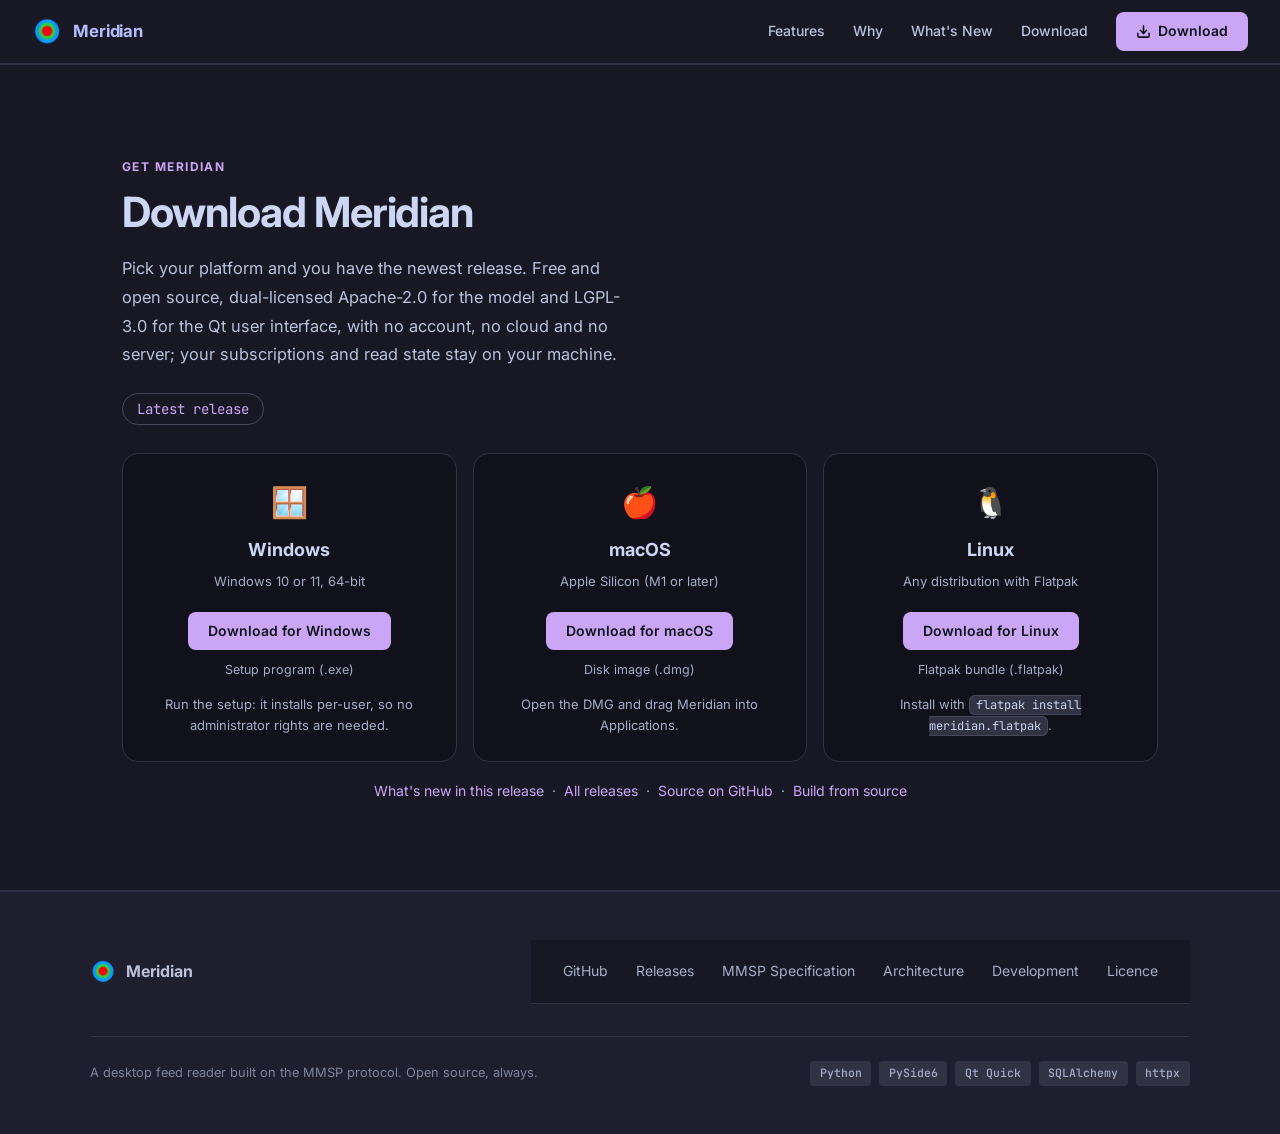
==== docs/download.html @ 78e614b4 "Give the project a single source of truth for its version The version was a literal in meridian/vers" ====
<!DOCTYPE html>
<html lang="en">
<head>
  <meta charset="UTF-8">
  <meta name="viewport" content="width=device-width, initial-scale=1.0">
  <title>Download Meridian for Windows, macOS or Linux</title>
  <meta name="description" content="Download the latest Meridian for Windows, macOS (Apple Silicon) or Linux. Free with no account, no cloud and no server; your subscriptions and read state stay on your machine.">
  <link rel="icon" href="favicon.ico" sizes="any">
  <link rel="icon" type="image/png" sizes="32x32" href="favicon-32.png">
  <link rel="apple-touch-icon" href="meridian-512.png">
  <link rel="canonical" href="https://ernster.dev/meridian/download.html">
  <meta property="og:type" content="website">
  <meta property="og:site_name" content="Meridian">
  <meta property="og:url" content="https://ernster.dev/meridian/download.html">
  <meta property="og:title" content="Download Meridian for Windows, macOS or Linux">
  <meta property="og:description" content="One installer per platform, always the newest release. Free with no account, no cloud and no server.">
  <meta property="og:image" content="https://ernster.dev/meridian/meridian-512.png">
  <meta property="og:image:width" content="512">
  <meta property="og:image:height" content="512">
  <meta property="og:image:alt" content="Meridian app icon">
  <meta property="og:locale" content="en_GB">
  <meta name="twitter:card" content="summary">
  <meta name="twitter:title" content="Download Meridian for Windows, macOS or Linux">
  <meta name="twitter:description" content="One installer per platform, always the newest release. Free with no account, no cloud and no server.">
  <meta name="twitter:image" content="https://ernster.dev/meridian/meridian-512.png">
  <link rel="preconnect" href="https://fonts.googleapis.com">
  <link rel="preconnect" href="https://fonts.gstatic.com" crossorigin>
  <link href="https://fonts.googleapis.com/css2?family=Inter:opsz,wght@14..32,300;14..32,400;14..32,500;14..32,600;14..32,700&family=JetBrains+Mono:wght@400;500&display=swap" rel="stylesheet">
  <link rel="stylesheet" href="styles.css">
</head>
<body>

<nav>
  <a class="nav-brand" href="./">
    <img src="meridian-512.png" alt="Meridian icon">
    <span>Meridian</span>
  </a>
  <div class="nav-right">
    <a class="nav-link" href="features.html">Features</a>
    <a class="nav-link" href="why.html">Why</a>
    <a class="nav-link" href="whats-new.html">What's New</a>
    <a class="nav-link" href="download.html">Download</a>
    <a class="btn-primary" href="download.html">
      <svg width="15" height="15" viewBox="0 0 24 24" fill="none" stroke="currentColor" stroke-width="2.5" stroke-linecap="round" stroke-linejoin="round"><path d="M21 15v4a2 2 0 0 1-2 2H5a2 2 0 0 1-2-2v-4"/><polyline points="7 10 12 15 17 10"/><line x1="12" y1="15" x2="12" y2="3"/></svg>
      Download
    </a>
  </div>
</nav>

<!-- ── Download ───────────────────────────────────────────────── -->
<div class="install-band">
  <section class="section" id="download">
    <div class="section-label">Get Meridian</div>
    <h2 class="section-title">Download Meridian</h2>
    <p class="section-sub">Pick your platform and you have the newest release. Free and open source, dual-licensed Apache-2.0 for the model and LGPL-3.0 for the Qt user interface, with no account, no cloud and no server; your subscriptions and read state stay on your machine.</p>
    <span class="dl-version" id="dl-version">Latest release</span>
    <div class="downloads">
      <div class="dl-card">
        <div class="ico">🪟</div>
        <h3>Windows</h3>
        <p class="req">Windows 10 or 11, 64-bit</p>
        <a class="btn-primary" href="https://github.com/oernster/meridian/releases/latest/download/MeridianSetup.exe">
          Download for Windows</a>
        <p class="meta" data-asset="MeridianSetup.exe">Setup program (.exe)</p>
        <p class="how">Run the setup: it installs per-user, so no administrator rights are needed.</p>
      </div>
      <div class="dl-card">
        <div class="ico">🍎</div>
        <h3>macOS</h3>
        <p class="req">Apple Silicon (M1 or later)</p>
        <a class="btn-primary" href="https://github.com/oernster/meridian/releases/latest/download/meridian.dmg">
          Download for macOS</a>
        <p class="meta" data-asset="meridian.dmg">Disk image (.dmg)</p>
        <p class="how">Open the DMG and drag Meridian into Applications.</p>
      </div>
      <div class="dl-card">
        <div class="ico">🐧</div>
        <h3>Linux</h3>
        <p class="req">Any distribution with Flatpak</p>
        <a class="btn-primary" href="https://github.com/oernster/meridian/releases/latest/download/meridian.flatpak">
          Download for Linux</a>
        <p class="meta" data-asset="meridian.flatpak">Flatpak bundle (.flatpak)</p>
        <p class="how">Install with <code>flatpak install meridian.flatpak</code>.</p>
      </div>
    </div>
    <p class="dl-links">
      <a id="dl-whats-new" href="https://github.com/oernster/meridian/releases/latest">What's new in this release</a>
      &nbsp;·&nbsp;
      <a href="https://github.com/oernster/meridian/releases">All releases</a>
      &nbsp;·&nbsp;
      <a href="https://github.com/oernster/meridian">Source on GitHub</a>
      &nbsp;·&nbsp;
      <a href="https://github.com/oernster/meridian/blob/main/DEVELOPMENT.md">Build from source</a>
    </p>
  </section>
</div>

<!-- ── Footer ────────────────────────────────────────────────── -->
<footer>
  <div class="footer-inner">
    <div class="footer-top">
      <a class="footer-brand" href="./">
        <img src="meridian-512.png" alt="Meridian">
        <span>Meridian</span>
      </a>
      <nav class="footer-links">
        <a href="https://github.com/oernster/meridian">GitHub</a>
        <a href="https://github.com/oernster/meridian/releases">Releases</a>
        <a href="https://ernster.dev/MMSP-Spec/">MMSP Specification</a>
        <a href="https://github.com/oernster/meridian/blob/main/ARCHITECTURE.md">Architecture</a>
        <a href="https://github.com/oernster/meridian/blob/main/DEVELOPMENT.md">Development</a>
        <a href="https://github.com/oernster/meridian/blob/main/LICENSE">Licence</a>
      </nav>
    </div>
    <div class="footer-bottom">
      <p>A desktop feed reader built on the MMSP protocol. Open source, always.</p>
      <div class="chips">
        <span class="chip">Python</span>
        <span class="chip">PySide6</span>
        <span class="chip">Qt Quick</span>
        <span class="chip">SQLAlchemy</span>
        <span class="chip">httpx</span>
      </div>
    </div>
  </div>
</footer>

<script>
    // The download buttons never go stale: each points at GitHub's releases/latest/download
    // redirect, which always serves the newest release's asset (the asset names are version-free
    // by design). This script only decorates the page with live details: the version chip, the
    // link to the release itself and each installer's size, fetched from the GitHub API. If the
    // call fails (offline, rate-limited), the static text above stands on its own.
    (function () {
        var api = 'https://api.github.com/repos/oernster/meridian/releases/latest';
        fetch(api).then(function (r) {
            if (!r.ok) { throw new Error('release lookup failed'); }
            return r.json();
        }).then(function (rel) {
            var version = (rel.tag_name || '').replace(/^v/, '');
            if (version) {
                document.getElementById('dl-version').textContent = 'Version ' + version;
            }
            if (rel.html_url) {
                document.getElementById('dl-whats-new').href = rel.html_url;
            }
            (rel.assets || []).forEach(function (asset) {
                var meta = document.querySelector('[data-asset="' + asset.name + '"]');
                if (meta && asset.size) {
                    var mb = (asset.size / (1024 * 1024)).toFixed(1);
                    meta.textContent = meta.textContent + ' · ' + mb + ' MB';
                }
            });
        }).catch(function () { /* The static page already says everything essential. */ });
    })();
</script>
</body>
</html>
---- docs/styles.css ----
/* Catppuccin Mocha palette */
:root {
  --base:     #1e1e2e;
  --mantle:   #181825;
  --crust:    #11111b;
  --surface0: #313244;
  --surface1: #45475a;
  --surface2: #585b70;
  --overlay0: #6c7086;
  --overlay1: #7f849c;
  --subtext0: #a6adc8;
  --subtext1: #bac2de;
  --text:     #cdd6f4;
  --lavender: #b4befe;
  --blue:     #89b4fa;
  --sapphire: #74c7ec;
  --teal:     #94e2d5;
  --green:    #a6e3a1;
  --yellow:   #f9e2af;
  --peach:    #fab387;
  --mauve:    #cba6f7;
  --pink:     #f5c2e7;
}

*, *::before, *::after { box-sizing: border-box; margin: 0; padding: 0; }

html { scroll-behavior: smooth; }

body {
  font-family: 'Inter', system-ui, sans-serif;
  background: var(--base);
  color: var(--text);
  line-height: 1.6;
  -webkit-font-smoothing: antialiased;
}

/* ── Navigation ─────────────────────────────────────────── */
nav {
  position: sticky;
  top: 0;
  z-index: 100;
  background: rgba(24, 24, 37, 0.88);
  backdrop-filter: blur(14px);
  -webkit-backdrop-filter: blur(14px);
  border-bottom: 1px solid var(--surface0);
  padding: 0 2rem;
  height: 64px;
  display: flex;
  align-items: center;
  justify-content: space-between;
}

.nav-brand {
  display: flex;
  align-items: center;
  gap: 0.7rem;
  text-decoration: none;
}

.nav-brand img {
  width: 30px;
  height: 30px;
  border-radius: 8px;
}

.nav-brand span {
  font-size: 1.05rem;
  font-weight: 700;
  letter-spacing: -0.01em;
  color: var(--lavender);
}

.nav-right {
  display: flex;
  align-items: center;
  gap: 1.75rem;
}

.nav-right a.nav-link {
  color: var(--subtext1);
  text-decoration: none;
  font-size: 0.875rem;
  font-weight: 500;
  transition: color 0.18s;
}

.nav-right a.nav-link:hover { color: var(--text); }

/* ── Buttons ─────────────────────────────────────────────── */
.btn-primary {
  display: inline-flex;
  align-items: center;
  gap: 0.45rem;
  background: var(--mauve);
  color: var(--crust);
  text-decoration: none;
  font-weight: 600;
  font-size: 0.875rem;
  padding: 0.5rem 1.25rem;
  border-radius: 8px;
  transition: opacity 0.18s, transform 0.15s;
  white-space: nowrap;
}
.btn-primary:hover { opacity: 0.88; transform: translateY(-1px); }

.btn-secondary {
  display: inline-flex;
  align-items: center;
  gap: 0.45rem;
  background: var(--surface0);
  color: var(--text);
  text-decoration: none;
  font-weight: 500;
  font-size: 0.875rem;
  padding: 0.5rem 1.25rem;
  border-radius: 8px;
  border: 1px solid var(--surface1);
  transition: background 0.18s, transform 0.15s;
  white-space: nowrap;
}
.btn-secondary:hover { background: var(--surface1); transform: translateY(-1px); }

/* ── Hero ────────────────────────────────────────────────── */
.hero {
  max-width: 1100px;
  margin: 0 auto;
  padding: 5.5rem 2rem 3rem;
  text-align: center;
}

.hero-icon {
  display: block;
  width: 176px;
  height: 176px;
  border-radius: 38px;
  margin: 0 auto 2rem;
  box-shadow: 0 26px 64px rgba(0, 0, 0, 0.5), 0 0 0 1px rgba(255, 255, 255, 0.04);
}

.badge {
  display: inline-flex;
  align-items: center;
  gap: 0.45rem;
  background: rgba(203, 166, 247, 0.12);
  border: 1px solid rgba(203, 166, 247, 0.3);
  color: var(--mauve);
  font-size: 0.78rem;
  font-weight: 600;
  font-family: 'JetBrains Mono', monospace;
  padding: 0.3rem 0.9rem;
  border-radius: 99px;
  margin-bottom: 2rem;
  letter-spacing: 0.04em;
}

.badge-dot {
  width: 7px;
  height: 7px;
  border-radius: 50%;
  background: var(--green);
  flex-shrink: 0;
}

h1 {
  font-size: clamp(2.6rem, 6vw, 4.2rem);
  font-weight: 700;
  letter-spacing: -0.035em;
  line-height: 1.1;
  margin-bottom: 1.4rem;
}

h1 .accent { color: var(--mauve); }

.hero-desc {
  font-size: 1.1rem;
  color: var(--subtext1);
  max-width: 580px;
  margin: 0 auto 2.75rem;
  line-height: 1.75;
}

.hero-desc strong { color: var(--text); font-weight: 600; }

.hero-cta {
  display: flex;
  gap: 1rem;
  justify-content: center;
  flex-wrap: wrap;
  margin-bottom: 4.5rem;
}

.hero-cta .btn-primary,
.hero-cta .btn-secondary {
  font-size: 0.975rem;
  padding: 0.7rem 1.75rem;
}

.screenshot-wrap {
  position: relative;
  border-radius: 18px;
  overflow: hidden;
  border: 1px solid var(--surface1);
  box-shadow:
    0 0 0 1px rgba(203, 166, 247, 0.06),
    0 40px 100px rgba(0, 0, 0, 0.7),
    0 0 140px rgba(203, 166, 247, 0.06);
}

.screenshot-wrap img {
  width: 100%;
  display: block;
}

/* ── Stats bar ───────────────────────────────────────────── */
.stats-bar {
  background: var(--mantle);
  border-top: 1px solid var(--surface0);
  border-bottom: 1px solid var(--surface0);
}

.stats-inner {
  max-width: 1100px;
  margin: 0 auto;
  padding: 2rem 2rem;
  display: flex;
  gap: 2rem;
  flex-wrap: wrap;
  justify-content: center;
  align-items: center;
}

.stat {
  text-align: center;
  padding: 0 1rem;
}

.stat + .stat {
  border-left: 1px solid var(--surface1);
}

.stat-value {
  font-size: 2.1rem;
  font-weight: 700;
  letter-spacing: -0.04em;
  color: var(--mauve);
  line-height: 1;
  margin-bottom: 0.4rem;
}

.stat-label {
  font-size: 0.8rem;
  color: var(--subtext0);
  font-weight: 500;
  letter-spacing: 0.02em;
  text-transform: uppercase;
}

/* ── Generic section wrapper ─────────────────────────────── */
.section {
  max-width: 1100px;
  margin: 0 auto;
  padding: 5.5rem 2rem;
}

.section-label {
  display: inline-block;
  color: var(--mauve);
  font-size: 0.75rem;
  font-weight: 700;
  letter-spacing: 0.12em;
  text-transform: uppercase;
  margin-bottom: 0.75rem;
}

.section-title {
  font-size: clamp(1.8rem, 4vw, 2.6rem);
  font-weight: 700;
  letter-spacing: -0.025em;
  line-height: 1.2;
  margin-bottom: 1rem;
}

.section-sub {
  font-size: 1.025rem;
  color: var(--subtext1);
  max-width: 520px;
  line-height: 1.75;
  margin-bottom: 3.5rem;
}

/* ── Features grid ───────────────────────────────────────── */
.features-grid {
  display: grid;
  grid-template-columns: repeat(auto-fill, minmax(305px, 1fr));
  gap: 1.25rem;
}

.feat {
  background: var(--mantle);
  border: 1px solid var(--surface0);
  border-radius: 16px;
  padding: 1.75rem;
  transition: border-color 0.2s, transform 0.2s;
}
.feat:hover {
  border-color: var(--surface2);
  transform: translateY(-3px);
}

.feat-icon {
  width: 44px;
  height: 44px;
  border-radius: 12px;
  display: flex;
  align-items: center;
  justify-content: center;
  margin-bottom: 1.1rem;
  flex-shrink: 0;
}

.ic-mauve   { background: rgba(203,166,247,0.15); color: var(--mauve); }
.ic-blue    { background: rgba(137,180,250,0.15); color: var(--blue); }
.ic-teal    { background: rgba(148,226,213,0.15); color: var(--teal); }
.ic-green   { background: rgba(166,227,161,0.15); color: var(--green); }
.ic-peach   { background: rgba(250,179,135,0.15); color: var(--peach); }
.ic-sapp    { background: rgba(116,199,236,0.15); color: var(--sapphire); }
.ic-lav     { background: rgba(180,190,254,0.15); color: var(--lavender); }
.ic-yellow  { background: rgba(249,226,175,0.15); color: var(--yellow); }
.ic-pink    { background: rgba(245,194,231,0.15); color: var(--pink); }

.feat h3 {
  font-size: 0.975rem;
  font-weight: 600;
  color: var(--text);
  margin-bottom: 0.5rem;
}

.feat p {
  font-size: 0.875rem;
  color: var(--subtext0);
  line-height: 1.65;
}

/* ── Divider ─────────────────────────────────────────────── */
.divider {
  max-width: 1100px;
  margin: 0 auto;
  height: 1px;
  background: var(--surface0);
}

/* ── Changelog ───────────────────────────────────────────── */
.changelog-grid {
  display: grid;
  grid-template-columns: repeat(auto-fill, minmax(340px, 1fr));
  gap: 1.25rem;
}

.cl-entry {
  background: var(--mantle);
  border: 1px solid var(--surface0);
  border-radius: 16px;
  padding: 1.75rem;
}

.ver-tag {
  display: inline-flex;
  align-items: center;
  background: rgba(203,166,247,0.12);
  border: 1px solid rgba(203,166,247,0.25);
  color: var(--mauve);
  font-size: 0.775rem;
  font-weight: 600;
  font-family: 'JetBrains Mono', monospace;
  padding: 0.25rem 0.75rem;
  border-radius: 6px;
  margin-bottom: 1rem;
  letter-spacing: 0.03em;
}

.cl-entry h3 {
  font-size: 1rem;
  font-weight: 600;
  color: var(--text);
  margin-bottom: 0.9rem;
  line-height: 1.3;
}

.cl-entry ul {
  list-style: none;
  display: flex;
  flex-direction: column;
  gap: 0.5rem;
}

.cl-entry li {
  font-size: 0.875rem;
  color: var(--subtext1);
  line-height: 1.55;
  padding-left: 1.2rem;
  position: relative;
}

.cl-entry li::before {
  content: '';
  position: absolute;
  left: 0;
  top: 0.55em;
  width: 5px;
  height: 5px;
  border-radius: 50%;
  background: var(--mauve);
  opacity: 0.65;
}

/* ── Download ────────────────────────────────────────────── */
.install-band {
  background: var(--mantle);
  border-top: 1px solid var(--surface0);
  border-bottom: 1px solid var(--surface0);
}

#download .section-sub { margin-bottom: 1.25rem; }

.dl-version {
  display: inline-block;
  margin-top: 4px;
  font-size: 14px;
  color: var(--mauve);
  border: 1px solid var(--surface1);
  border-radius: 999px;
  padding: 4px 14px;
  font-family: 'JetBrains Mono', monospace;
}

.downloads {
  display: grid;
  grid-template-columns: repeat(auto-fit, minmax(260px, 1fr));
  gap: 16px;
  margin-top: 28px;
}

.dl-card {
  background: var(--crust);
  border: 1px solid var(--surface0);
  border-radius: 16px;
  padding: 24px 20px;
  text-align: center;
  display: flex;
  flex-direction: column;
  gap: 6px;
}

.dl-card .ico { font-size: 30px; }
.dl-card h3 { margin: 4px 0 0; font-size: 18px; color: var(--text); }
.dl-card .req { color: var(--subtext0); font-size: 13px; margin: 0; }
.dl-card .btn-primary { margin: 14px auto 4px; }
.dl-card .meta {
  color: var(--subtext0);
  font-size: 12.5px;
  min-height: 1.2em;
  margin: 0;
}
.dl-card .how { color: var(--subtext0); font-size: 13px; margin: 8px 0 0; }
.dl-card code {
  background: var(--surface0);
  border: 1px solid var(--surface1);
  border-radius: 6px;
  padding: 1px 6px;
  font-size: 12px;
  font-family: 'JetBrains Mono', monospace;
  color: var(--text);
}

.dl-links {
  text-align: center;
  color: var(--subtext0);
  font-size: 14px;
  margin: 18px 0 0;
}
.dl-links a { color: var(--mauve); text-decoration: none; }
.dl-links a:hover { text-decoration: underline; }

/* ── Footer ──────────────────────────────────────────────── */
footer {
  border-top: 1px solid var(--surface0);
  padding: 3rem 2rem;
}

.footer-inner {
  max-width: 1100px;
  margin: 0 auto;
}

.footer-top {
  display: flex;
  align-items: center;
  justify-content: space-between;
  flex-wrap: wrap;
  gap: 1.5rem;
  margin-bottom: 2rem;
}

.footer-brand {
  display: flex;
  align-items: center;
  gap: 0.6rem;
  text-decoration: none;
}

.footer-brand img {
  width: 26px;
  height: 26px;
  border-radius: 6px;
}

.footer-brand span {
  font-size: 1rem;
  font-weight: 700;
  color: var(--subtext1);
}

.footer-links {
  display: flex;
  gap: 1.75rem;
  flex-wrap: wrap;
}

.footer-links a {
  color: var(--subtext0);
  text-decoration: none;
  font-size: 0.875rem;
  transition: color 0.18s;
}
.footer-links a:hover { color: var(--text); }

.footer-bottom {
  border-top: 1px solid var(--surface0);
  padding-top: 1.5rem;
  display: flex;
  align-items: center;
  justify-content: space-between;
  flex-wrap: wrap;
  gap: 0.75rem;
}

.footer-bottom p {
  font-size: 0.8rem;
  color: var(--overlay1);
}

.footer-bottom .chips {
  display: flex;
  gap: 0.5rem;
  flex-wrap: wrap;
}

.chip {
  background: var(--surface0);
  color: var(--subtext0);
  font-size: 0.72rem;
  font-weight: 500;
  padding: 0.2rem 0.6rem;
  border-radius: 4px;
  font-family: 'JetBrains Mono', monospace;
}

/* ── Responsive ──────────────────────────────────────────── */
@media (max-width: 640px) {
  nav { padding: 0 1rem; }
  .nav-right .nav-link { display: none; }
  .hero { padding: 3rem 1.25rem 2rem; }
  .section { padding: 3.5rem 1.25rem; }
  .features-grid { grid-template-columns: 1fr; }
  .changelog-grid { grid-template-columns: 1fr; }
  .stat + .stat { border-left: none; border-top: 1px solid var(--surface1); }
  .stats-inner { flex-direction: column; gap: 1.25rem; }
}

/* ── MMSP callout band ───────────────────────────────────── */
.mmsp-band {
  background: var(--mantle);
  border-top: 1px solid var(--surface0);
  border-bottom: 1px solid var(--surface0);
}

.mmsp-inner {
  display: grid;
  grid-template-columns: 1fr 1fr;
  gap: 4rem;
  align-items: start;
}

.mmsp-pills {
  display: flex;
  flex-direction: column;
  gap: 0.75rem;
}

.proto-pill {
  border-radius: 12px;
  padding: 0.9rem 1.1rem;
  display: grid;
  grid-template-columns: auto 1fr;
  grid-template-rows: auto auto;
  column-gap: 0.85rem;
  row-gap: 0.1rem;
  align-items: center;
}

.proto-pill.primary {
  background: rgba(203,166,247,0.1);
  border: 1px solid rgba(203,166,247,0.3);
}

.proto-pill.secondary {
  background: var(--surface0);
  border: 1px solid var(--surface1);
}

.proto-pill-label {
  grid-column: 1;
  grid-row: 1;
  font-size: 0.68rem;
  font-weight: 700;
  letter-spacing: 0.08em;
  text-transform: uppercase;
  color: var(--overlay1);
  white-space: nowrap;
}

.proto-pill.primary .proto-pill-label { color: var(--mauve); opacity: 0.85; }

.proto-pill-name {
  grid-column: 2;
  grid-row: 1 / 3;
  font-size: 1rem;
  font-weight: 700;
  color: var(--text);
  font-family: 'JetBrains Mono', monospace;
  align-self: center;
}

.proto-pill.primary .proto-pill-name { color: var(--mauve); }

.proto-pill-desc {
  grid-column: 1;
  grid-row: 2;
  font-size: 0.75rem;
  color: var(--subtext0);
  white-space: nowrap;
}

@media (max-width: 768px) {
  .mmsp-inner { grid-template-columns: 1fr; gap: 2.5rem; }
}

/* ── Entrance animation ──────────────────────────────────── */
@keyframes fadeUp {
  from { opacity: 0; transform: translateY(18px); }
  to   { opacity: 1; transform: translateY(0); }
}
.fade { animation: fadeUp 0.52s ease both; }
.d1 { animation-delay: 0.08s; }
.d2 { animation-delay: 0.18s; }
.d3 { animation-delay: 0.28s; }
.d4 { animation-delay: 0.38s; }

/* ── Long-form prose (the Why this exists page) ───────────── */
.prose p {
  font-size: 1rem;
  color: var(--subtext1);
  line-height: 1.75;
  max-width: 720px;
  margin-bottom: 1.5rem;
}
.prose p:last-child { margin-bottom: 0; }
.prose p a { color: var(--mauve); text-decoration: none; }
.prose p a:hover { text-decoration: underline; }
.prose strong { color: var(--text); font-weight: 600; }
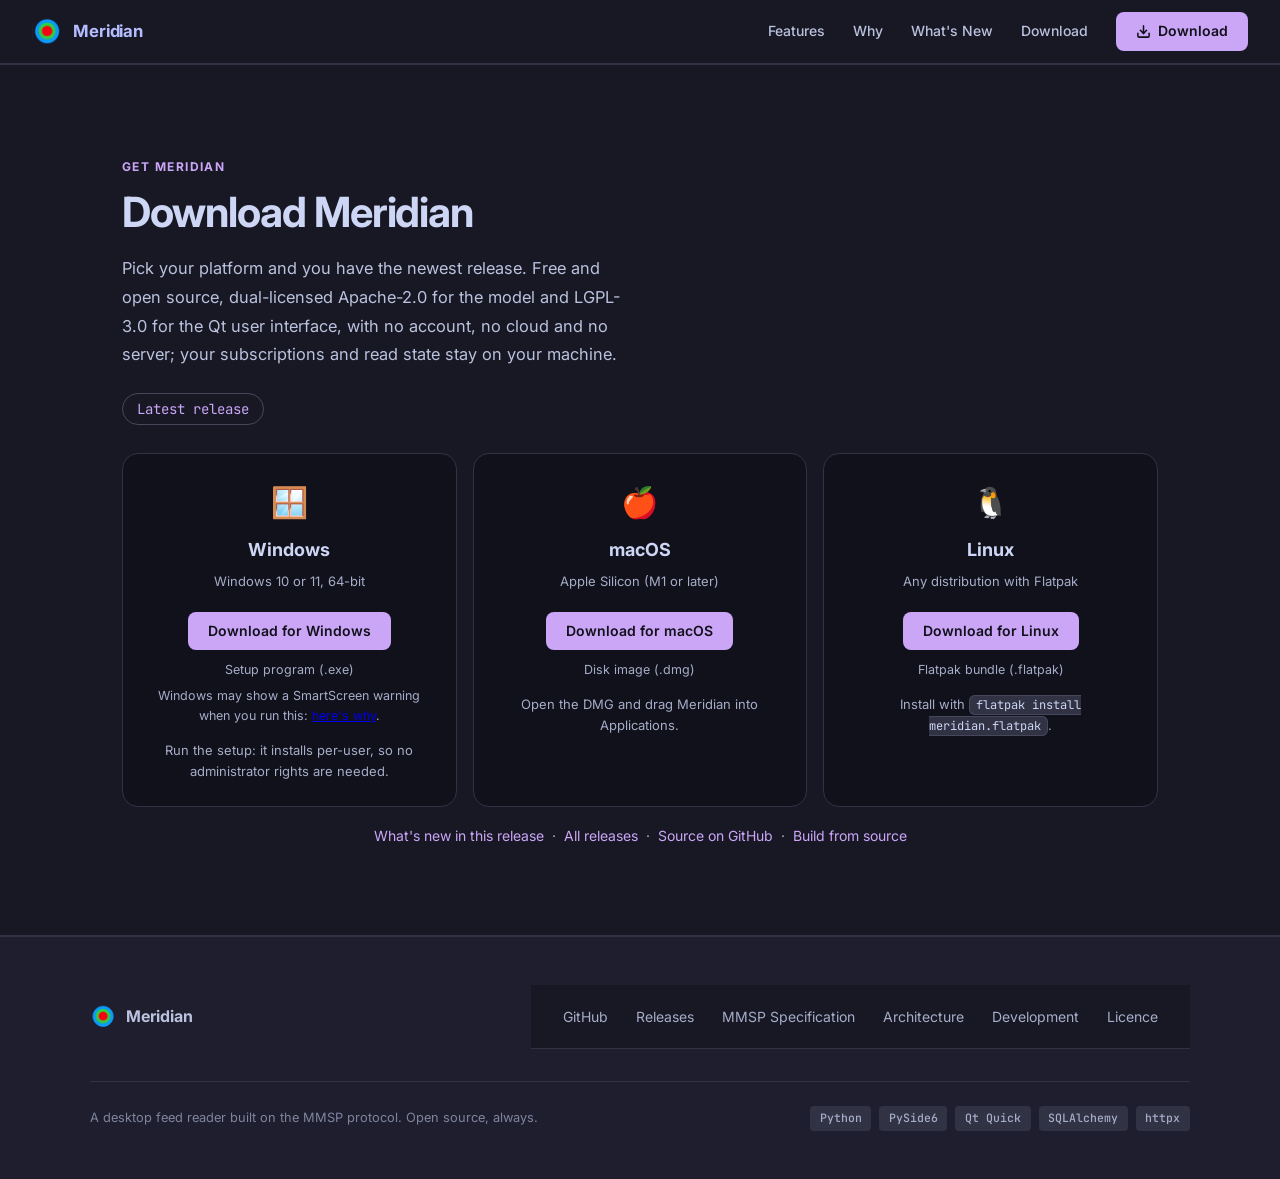
==== commit 7c029d9c: "Link the SmartScreen explainer beneath the Windows download" ====
--- a/docs/download.html
+++ b/docs/download.html
@@ -62,6 +62,7 @@
         <a class="btn-primary" href="https://github.com/oernster/meridian/releases/latest/download/MeridianSetup.exe">
           Download for Windows</a>
         <p class="meta" data-asset="MeridianSetup.exe">Setup program (.exe)</p>
+        <p class="meta">Windows may show a SmartScreen warning when you run this: <a href="/windows-smartscreen.html">here's why</a>.</p>
         <p class="how">Run the setup: it installs per-user, so no administrator rights are needed.</p>
       </div>
       <div class="dl-card">
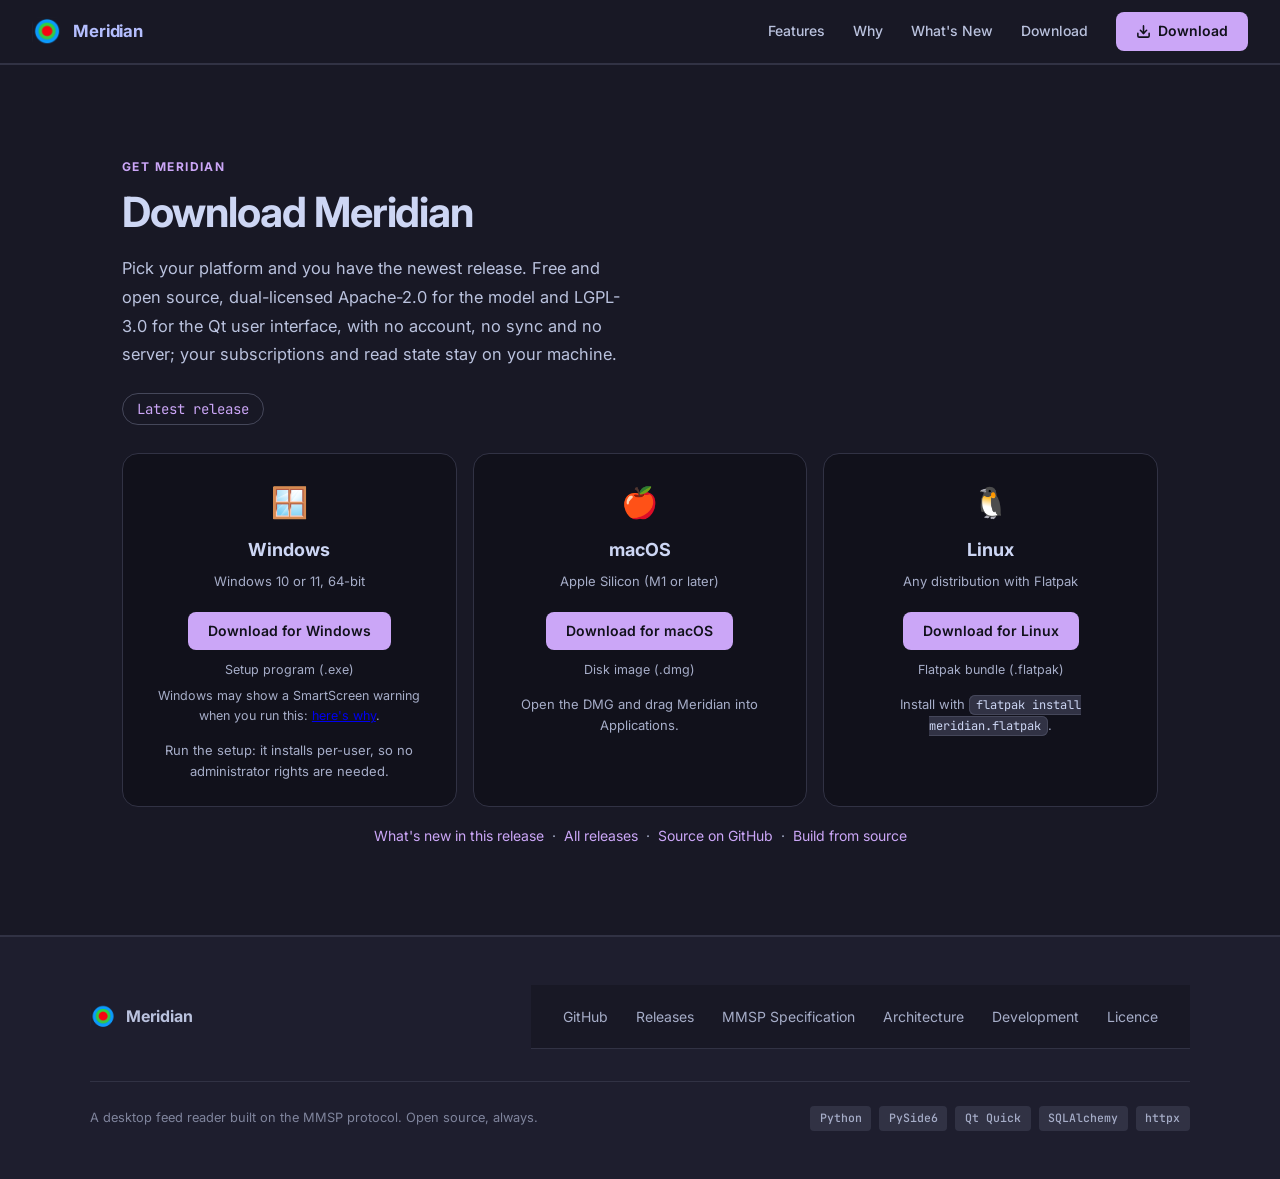
==== commit 768a68df: "Verify every documented claim against the code Each document was read whole and interrogated against" ====
--- a/docs/download.html
+++ b/docs/download.html
@@ -4,7 +4,7 @@
   <meta charset="UTF-8">
   <meta name="viewport" content="width=device-width, initial-scale=1.0">
   <title>Download Meridian for Windows, macOS or Linux</title>
-  <meta name="description" content="Download the latest Meridian for Windows, macOS (Apple Silicon) or Linux. Free with no account, no cloud and no server; your subscriptions and read state stay on your machine.">
+  <meta name="description" content="Download the latest Meridian for Windows, macOS (Apple Silicon) or Linux. Free with no account, no sync and no server; your subscriptions and read state stay on your machine.">
   <link rel="icon" href="favicon.ico" sizes="any">
   <link rel="icon" type="image/png" sizes="32x32" href="favicon-32.png">
   <link rel="apple-touch-icon" href="meridian-512.png">
@@ -13,7 +13,7 @@
   <meta property="og:site_name" content="Meridian">
   <meta property="og:url" content="https://ernster.dev/meridian/download.html">
   <meta property="og:title" content="Download Meridian for Windows, macOS or Linux">
-  <meta property="og:description" content="One installer per platform, always the newest release. Free with no account, no cloud and no server.">
+  <meta property="og:description" content="One installer per platform, always the newest release. Free with no account, no sync and no server.">
   <meta property="og:image" content="https://ernster.dev/meridian/meridian-512.png">
   <meta property="og:image:width" content="512">
   <meta property="og:image:height" content="512">
@@ -21,7 +21,7 @@
   <meta property="og:locale" content="en_GB">
   <meta name="twitter:card" content="summary">
   <meta name="twitter:title" content="Download Meridian for Windows, macOS or Linux">
-  <meta name="twitter:description" content="One installer per platform, always the newest release. Free with no account, no cloud and no server.">
+  <meta name="twitter:description" content="One installer per platform, always the newest release. Free with no account, no sync and no server.">
   <meta name="twitter:image" content="https://ernster.dev/meridian/meridian-512.png">
   <link rel="preconnect" href="https://fonts.googleapis.com">
   <link rel="preconnect" href="https://fonts.gstatic.com" crossorigin>
@@ -52,7 +52,7 @@
   <section class="section" id="download">
     <div class="section-label">Get Meridian</div>
     <h2 class="section-title">Download Meridian</h2>
-    <p class="section-sub">Pick your platform and you have the newest release. Free and open source, dual-licensed Apache-2.0 for the model and LGPL-3.0 for the Qt user interface, with no account, no cloud and no server; your subscriptions and read state stay on your machine.</p>
+    <p class="section-sub">Pick your platform and you have the newest release. Free and open source, dual-licensed Apache-2.0 for the model and LGPL-3.0 for the Qt user interface, with no account, no sync and no server; your subscriptions and read state stay on your machine.</p>
     <span class="dl-version" id="dl-version">Latest release</span>
     <div class="downloads">
       <div class="dl-card">
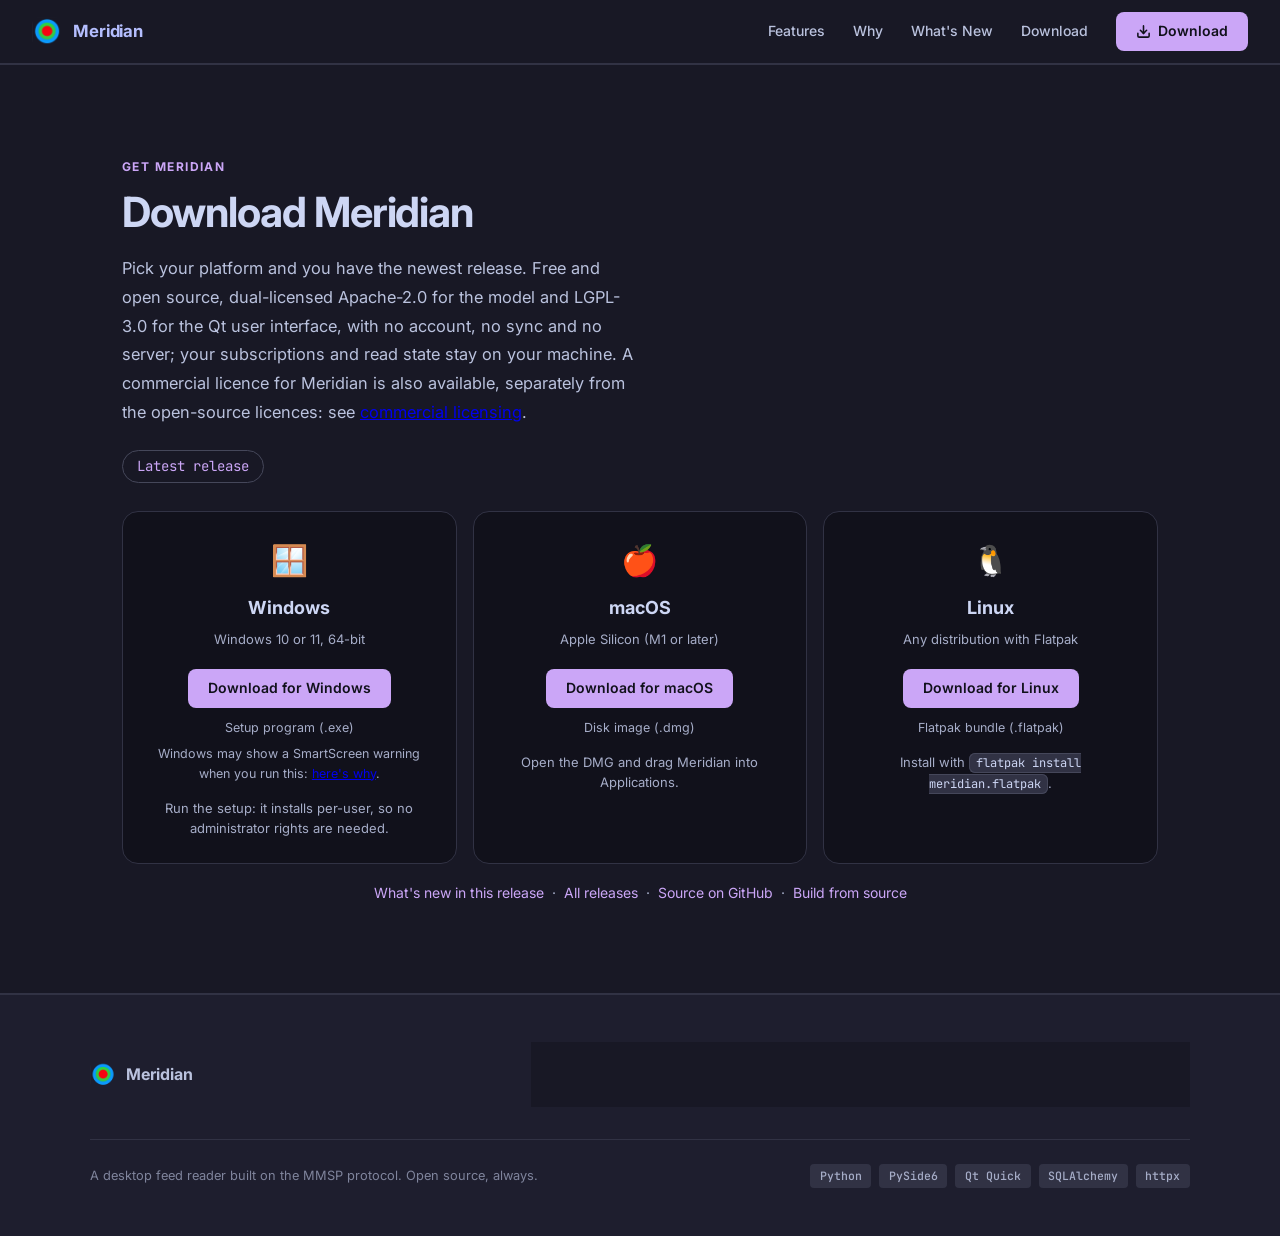
==== commit ec11f5d9: "Note that a commercial licence is available The home and download pages link to the commercial licen" ====
--- a/docs/download.html
+++ b/docs/download.html
@@ -52,7 +52,7 @@
   <section class="section" id="download">
     <div class="section-label">Get Meridian</div>
     <h2 class="section-title">Download Meridian</h2>
-    <p class="section-sub">Pick your platform and you have the newest release. Free and open source, dual-licensed Apache-2.0 for the model and LGPL-3.0 for the Qt user interface, with no account, no sync and no server; your subscriptions and read state stay on your machine.</p>
+    <p class="section-sub">Pick your platform and you have the newest release. Free and open source, dual-licensed Apache-2.0 for the model and LGPL-3.0 for the Qt user interface, with no account, no sync and no server; your subscriptions and read state stay on your machine. A commercial licence for Meridian is also available, separately from the open-source licences: see <a href="https://ernster.dev/commercial-licensing.html">commercial licensing</a>.</p>
     <span class="dl-version" id="dl-version">Latest release</span>
     <div class="downloads">
       <div class="dl-card">
--- a/docs/styles.css
+++ b/docs/styles.css
@@ -678,3 +678,18 @@
 .prose p a { color: var(--mauve); text-decoration: none; }
 .prose p a:hover { text-decoration: underline; }
 .prose strong { color: var(--text); font-weight: 600; }
+
+/* ── Donate ──────────────────────────────────────────────── */
+/* The mark is sized in em against the button's own type, so the two stay in
+   proportion if that type ever changes; display: block drops the inline
+   descender space that would otherwise add a stray couple of pixels under the
+   artwork. One line box tall would make this button exactly the height of a
+   text-only one beside it, which was tried and is wrong: the artwork is a
+   detailed picture rather than a glyph and is not readable at that size. The
+   mark takes 1.8 times a line instead, so this button is deliberately the
+   taller of the two. */
+.btn-secondary.donate img {
+  display: block;
+  width: auto;
+  height: 2.7em;
+}
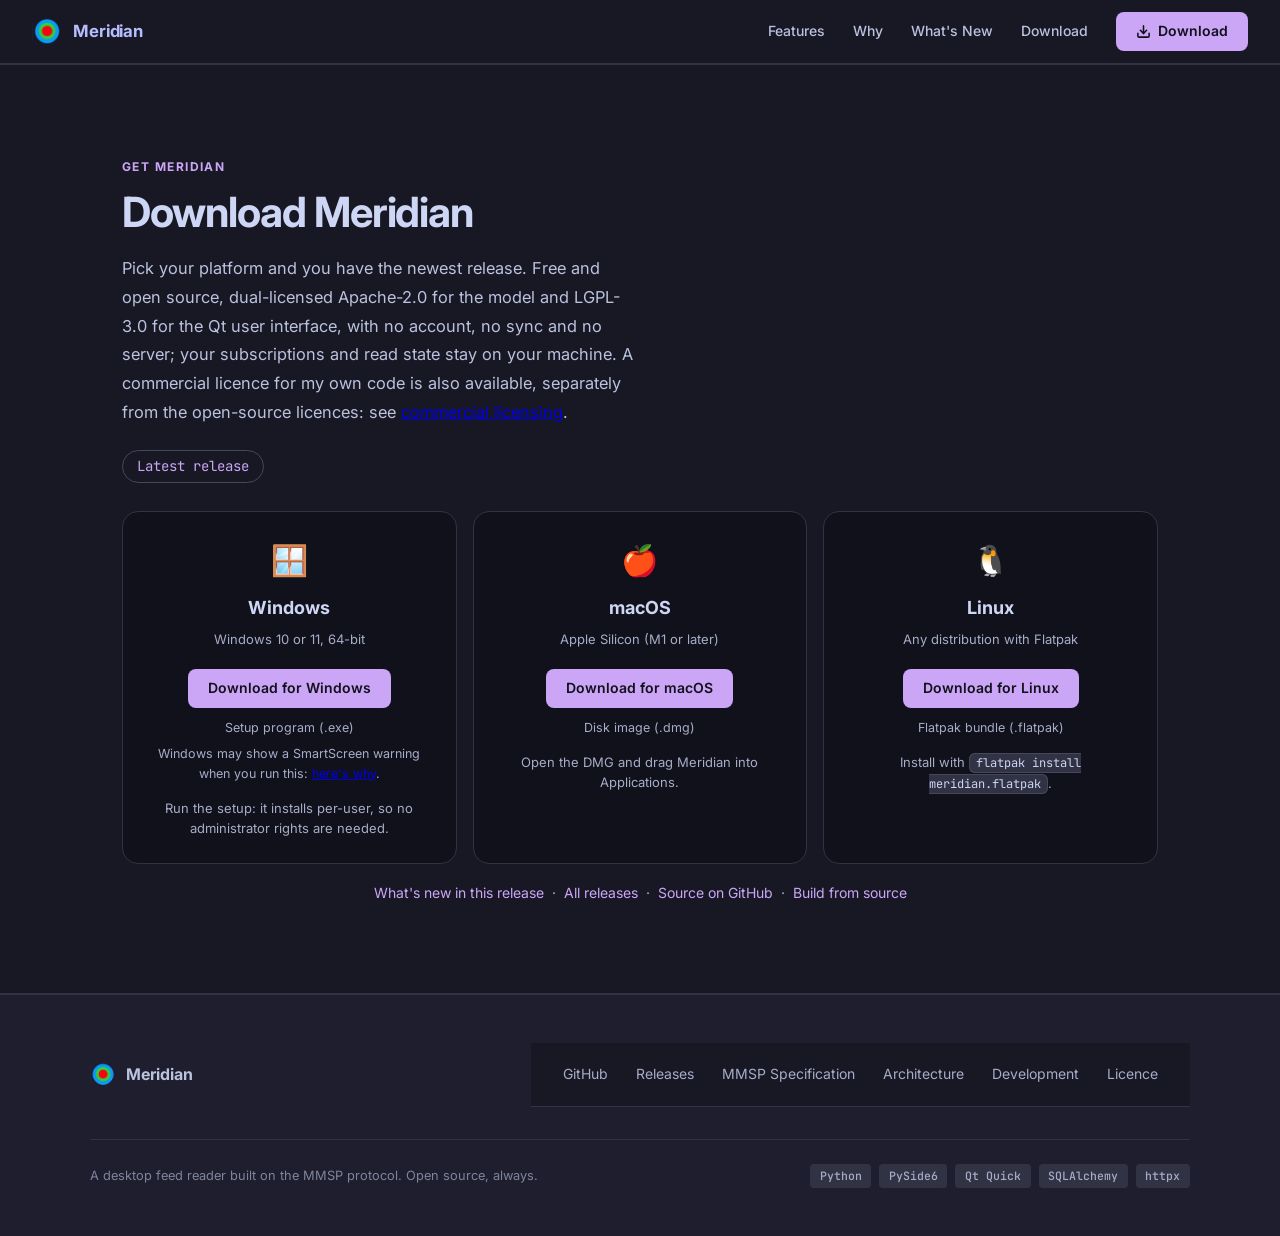
==== commit d1b9e50f: "Align the commercial licensing note with the README The note now says the commercial licence covers " ====
--- a/docs/download.html
+++ b/docs/download.html
@@ -52,7 +52,7 @@
   <section class="section" id="download">
     <div class="section-label">Get Meridian</div>
     <h2 class="section-title">Download Meridian</h2>
-    <p class="section-sub">Pick your platform and you have the newest release. Free and open source, dual-licensed Apache-2.0 for the model and LGPL-3.0 for the Qt user interface, with no account, no sync and no server; your subscriptions and read state stay on your machine. A commercial licence for Meridian is also available, separately from the open-source licences: see <a href="https://ernster.dev/commercial-licensing.html">commercial licensing</a>.</p>
+    <p class="section-sub">Pick your platform and you have the newest release. Free and open source, dual-licensed Apache-2.0 for the model and LGPL-3.0 for the Qt user interface, with no account, no sync and no server; your subscriptions and read state stay on your machine. A commercial licence for my own code is also available, separately from the open-source licences: see <a href="https://ernster.dev/commercial-licensing.html">commercial licensing</a>.</p>
     <span class="dl-version" id="dl-version">Latest release</span>
     <div class="downloads">
       <div class="dl-card">
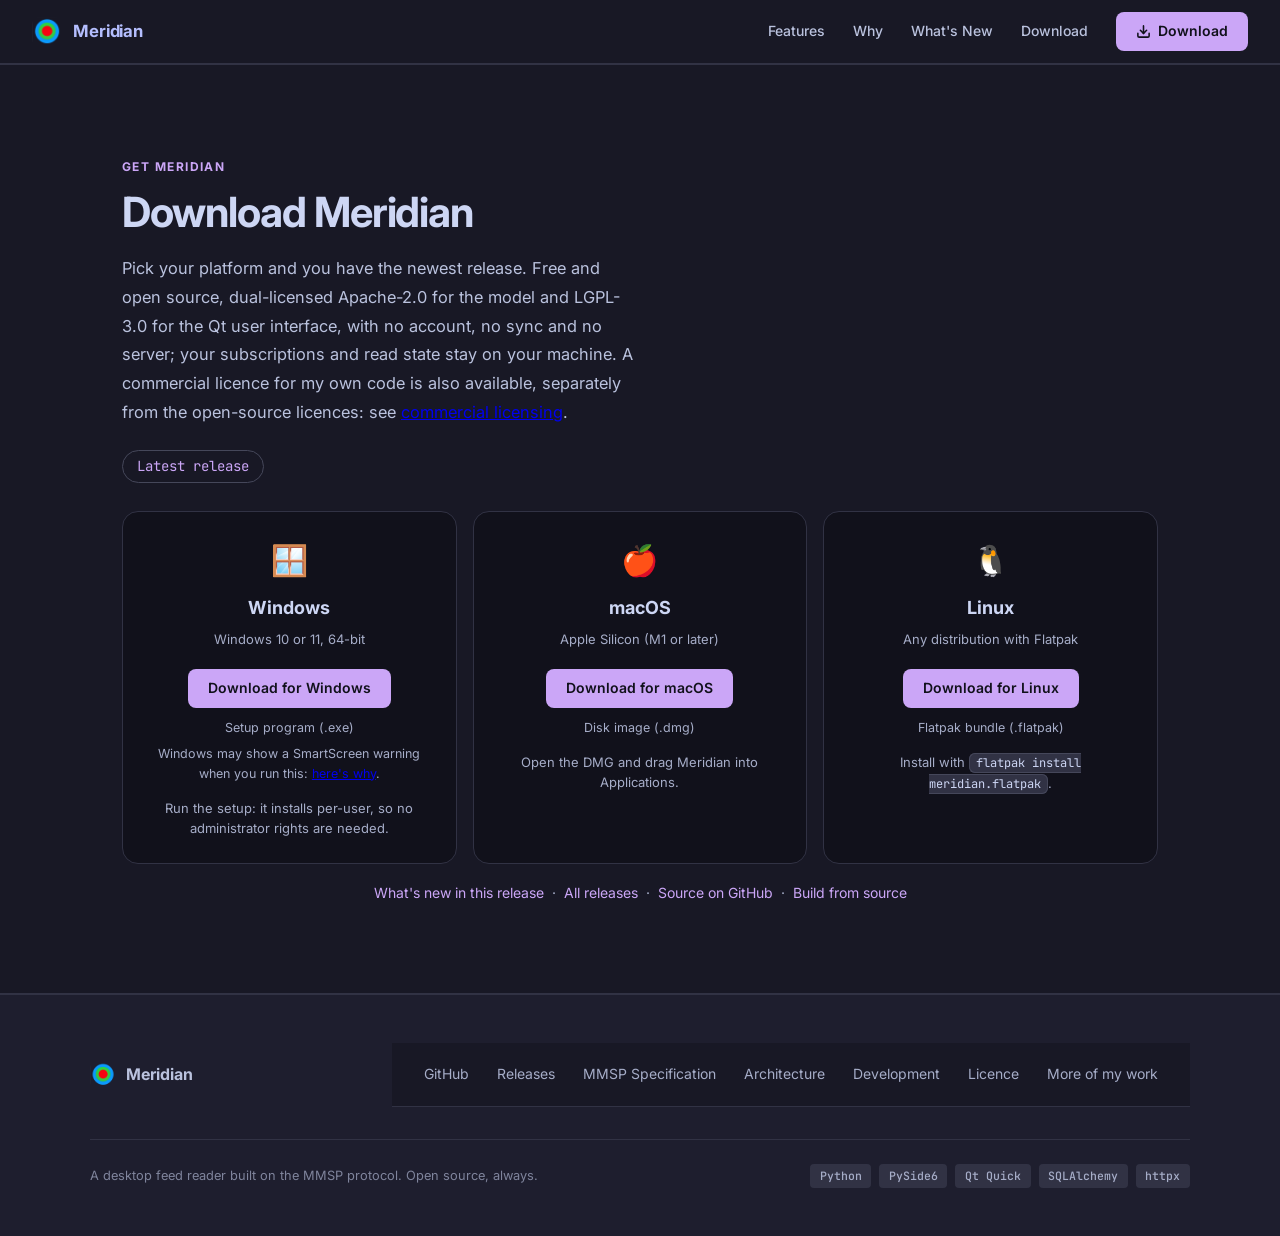
==== commit 567897d0: "Link the rest of my work from every footer Every page's footer now ends with More of my work, leadin" ====
--- a/docs/download.html
+++ b/docs/download.html
@@ -111,6 +111,7 @@
         <a href="https://github.com/oernster/meridian/blob/main/ARCHITECTURE.md">Architecture</a>
         <a href="https://github.com/oernster/meridian/blob/main/DEVELOPMENT.md">Development</a>
         <a href="https://github.com/oernster/meridian/blob/main/LICENSE">Licence</a>
+        <a href="https://ernster.dev">More of my work</a>
       </nav>
     </div>
     <div class="footer-bottom">
